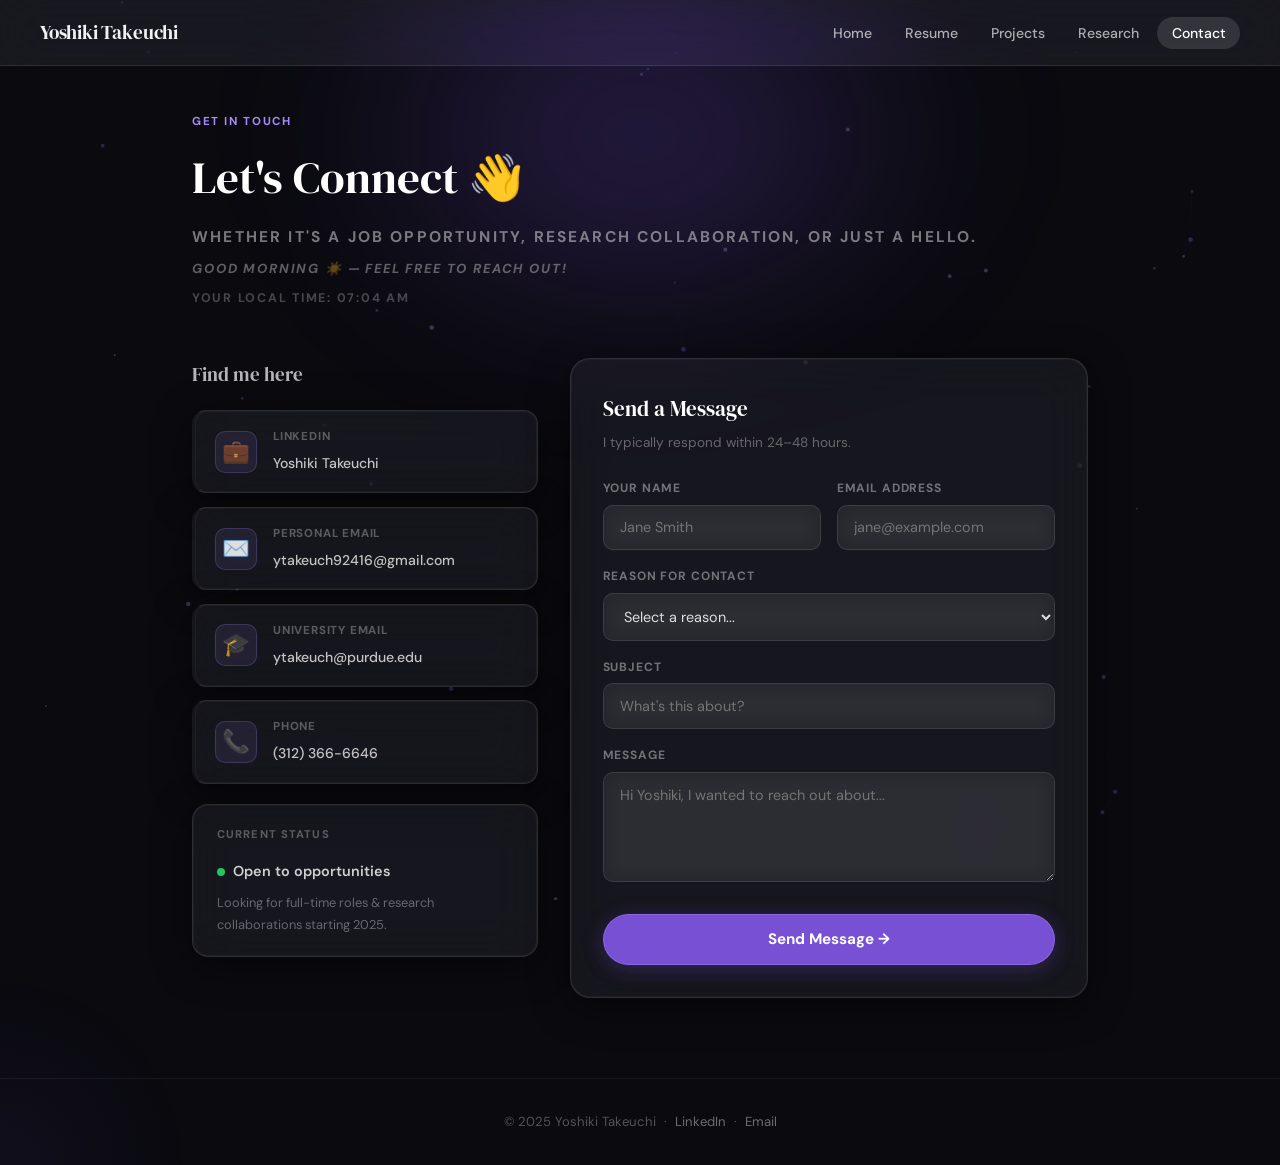
==== contact.html @ 0fae9a76 "first commit" ====
<!DOCTYPE html>
<html lang="en">
<head>
  <meta charset="UTF-8">
  <meta name="viewport" content="width=device-width, initial-scale=1.0">
  <title>Contact — Yoshiki Takeuchi</title>
  <link href="https://fonts.googleapis.com/css2?family=DM+Sans:wght@400;500;600;700&family=DM+Serif+Display:ital@0;1&display=swap" rel="stylesheet">
  <link rel="stylesheet" href="styles.css">
  <style>
    body::before {
      content: '';
      position: fixed;
      top: -15%; left: 20%;
      width: 60%; height: 60%;
      background: radial-gradient(ellipse, rgba(107,70,193,0.3) 0%, transparent 65%);
      filter: blur(60px);
      pointer-events: none; z-index: 0;
    }

    .page-wrapper {
      position: relative; z-index: 1;
      max-width: 960px;
      display: grid;
      grid-template-columns: 1fr 1.5fr;
      gap: 2rem;
      align-items: start;
      padding-top: 7rem;
      padding-bottom: 5rem;
    }

    /* ── Page title above grid ── */
    .contact-header {
      grid-column: 1 / -1;
      margin-bottom: 0.5rem;
    }
    .contact-header p { color: #a78bfa; font-size: 0.72rem; font-weight: 700; letter-spacing: 0.14em; text-transform: uppercase; margin-bottom: 0.5rem; }
    .contact-header h1 { font-family: 'DM Serif Display', serif; font-size: 2.8rem; font-weight: 400; color: #fff; }
    .contact-header .sub { font-size: 0.97rem; color: rgba(255,255,255,0.45); margin-top: 0.5rem; }

    /* ── Left: contact cards ── */
    .contact-left h2 {
      font-family: 'DM Serif Display', serif;
      font-size: 1.2rem;
      font-weight: 400;
      color: rgba(255,255,255,0.7);
      margin-bottom: 1.25rem;
    }

    .contact-card {
      display: flex;
      align-items: center;
      gap: 1rem;
      padding: 1rem 1.25rem;
      border-radius: 14px;
      margin-bottom: 0.85rem;
      text-decoration: none;
      color: inherit;
      border-left: 3px solid transparent;
      transition: all 0.25s ease;
    }
    .contact-card:hover {
      transform: translateX(5px);
      border-left-color: #a78bfa;
    }

    .contact-card .icon {
      font-size: 1.4rem;
      width: 42px; height: 42px;
      display: flex; align-items: center; justify-content: center;
      background: rgba(167,139,250,0.1);
      border: 1px solid rgba(167,139,250,0.2);
      border-radius: 10px;
      flex-shrink: 0;
    }

    .contact-card .card-info strong {
      display: block;
      font-size: 0.72rem;
      font-weight: 700;
      text-transform: uppercase;
      letter-spacing: 0.07em;
      color: rgba(255,255,255,0.3);
      margin-bottom: 0.15rem;
    }
    .contact-card .card-info span {
      font-size: 0.88rem;
      color: rgba(255,255,255,0.75);
      font-weight: 500;
    }

    /* Availability */
    .availability {
      padding: 1.25rem 1.5rem;
      border-radius: 16px;
      margin-top: 1.25rem;
    }
    .availability h3 {
      font-size: 0.7rem;
      font-weight: 700;
      text-transform: uppercase;
      letter-spacing: 0.1em;
      color: rgba(255,255,255,0.3);
      margin-bottom: 0.85rem;
    }
    .status-dot {
      display: inline-block;
      width: 8px; height: 8px;
      border-radius: 50%;
      background: #22c55e;
      margin-right: 0.5rem;
      animation: pulse 2s infinite;
    }
    @keyframes pulse {
      0%, 100% { box-shadow: 0 0 0 0 rgba(34,197,94,0.4); }
      50%       { box-shadow: 0 0 0 6px rgba(34,197,94,0); }
    }
    .status-text { font-size: 0.9rem; font-weight: 600; color: rgba(255,255,255,0.8); }
    .availability p.note { font-size: 0.8rem; color: rgba(255,255,255,0.35); margin-top: 0.5rem; }

    /* Greeting / time */
    #contact-greeting { font-size: 0.82rem; color: rgba(255,255,255,0.35); font-style: italic; margin-top: 0.35rem; }
    #visitor-time { font-size: 0.78rem; color: rgba(255,255,255,0.25); margin-top: 0.15rem; }

    /* ── Right: form ── */
    .contact-right {
      padding: 2rem;
      border-radius: 20px;
    }

    .contact-right h2 {
      font-family: 'DM Serif Display', serif;
      font-size: 1.3rem;
      font-weight: 400;
      color: #fff;
      margin-bottom: 0.3rem;
    }
    .contact-right p.form-sub { font-size: 0.85rem; color: rgba(255,255,255,0.35); margin-bottom: 1.5rem; }

    .form-group { margin-bottom: 1rem; }
    .form-group label {
      display: block; font-size: 0.75rem; font-weight: 700;
      color: rgba(255,255,255,0.4); margin-bottom: 0.4rem;
      text-transform: uppercase; letter-spacing: 0.07em;
    }
    .form-group input,
    .form-group textarea,
    .form-group select {
      width: 100%; padding: 0.8rem 1rem;
      border: 1px solid rgba(255,255,255,0.1);
      border-radius: 10px;
      font-size: 0.9rem;
      font-family: 'DM Sans', sans-serif;
      color: rgba(255,255,255,0.85);
      background: rgba(255,255,255,0.05);
      backdrop-filter: blur(10px);
      transition: border-color 0.25s ease, box-shadow 0.25s ease;
    }
    .form-group input:focus,
    .form-group textarea:focus,
    .form-group select:focus {
      outline: none;
      border-color: rgba(167,139,250,0.5);
      box-shadow: 0 0 0 3px rgba(107,70,193,0.15);
    }
    .form-group select option { background: #1a1a2e; color: #fff; }
    .form-group textarea { resize: vertical; min-height: 110px; }
    .form-row { display: grid; grid-template-columns: 1fr 1fr; gap: 1rem; }

    .submit-btn {
      width: 100%; padding: 0.9rem;
      background: rgba(139,92,246,0.85);
      color: white; font-size: 0.95rem; font-weight: 700;
      font-family: 'DM Sans', sans-serif; border: none;
      border: 1px solid rgba(167,139,250,0.4);
      border-radius: 100px; cursor: pointer;
      transition: all 0.25s ease; margin-top: 0.5rem;
      box-shadow: 0 4px 20px rgba(107,70,193,0.35);
    }
    .submit-btn:hover {
      background: rgba(139,92,246,1);
      transform: translateY(-2px);
      box-shadow: 0 8px 30px rgba(107,70,193,0.5);
    }

    .success-banner {
      display: none;
      background: rgba(34,197,94,0.1);
      border: 1px solid rgba(34,197,94,0.3);
      border-radius: 10px;
      padding: 0.9rem 1.25rem;
      margin-top: 1rem;
      text-align: center;
      color: #4ade80;
      font-weight: 600;
      font-size: 0.9rem;
    }

    /* ── Reveal ── */
    .reveal { opacity: 0; transform: translateY(24px); transition: opacity 0.6s ease, transform 0.6s ease; }
    .reveal.visible { opacity: 1; transform: translateY(0); }
    .reveal-delay-1 { transition-delay: 0.1s; }
    .reveal-delay-2 { transition-delay: 0.2s; }
    .reveal-delay-3 { transition-delay: 0.3s; }

    /* ── Responsive ── */
    @media (max-width: 800px) {
      .page-wrapper { grid-template-columns: 1fr; padding-top: 6rem; }
      .contact-header h1 { font-size: 2.2rem; }
    }
    @media (max-width: 600px) {
      .form-row { grid-template-columns: 1fr; }
      .contact-right { padding: 1.5rem; }
    }
  </style>
</head>
<body>

  <header class="navbar">
    <div class="logo">Yoshiki Takeuchi</div>
    <button class="nav-toggle" id="nav-toggle" aria-label="Toggle menu">
      <span></span><span></span><span></span>
    </button>
    <nav id="main-nav">
      <ul>
        <li><a href="index.html" class="nav-link">Home</a></li>
        <li><a href="resume.html" class="nav-link">Resume</a></li>
        <li><a href="projects.html" class="nav-link">Projects</a></li>
        <li><a href="research.html" class="nav-link">Research</a></li>
        <li><a href="contact.html" class="nav-link active">Contact</a></li>
      </ul>
    </nav>
  </header>

  <div class="page-wrapper">

    <!-- Page title -->
    <div class="contact-header reveal">
      <p>Get In Touch</p>
      <h1>Let's Connect 👋</h1>
      <p class="sub">Whether it's a job opportunity, research collaboration, or just a hello.</p>
      <p id="contact-greeting"></p>
      <p id="visitor-time"></p>
    </div>

    <!-- Left -->
    <div class="contact-left">
      <h2>Find me here</h2>

      <a href="https://www.linkedin.com/in/yoshiki-takeuchi-6a8500245" target="_blank" class="contact-card glass-card reveal">
        <div class="icon">💼</div>
        <div class="card-info"><strong>LinkedIn</strong><span>Yoshiki Takeuchi</span></div>
      </a>

      <a href="mailto:ytakeuch92416@gmail.com" class="contact-card glass-card reveal reveal-delay-1">
        <div class="icon">✉️</div>
        <div class="card-info"><strong>Personal Email</strong><span>ytakeuch92416@gmail.com</span></div>
      </a>

      <a href="mailto:ytakeuch@purdue.edu" class="contact-card glass-card reveal reveal-delay-2">
        <div class="icon">🎓</div>
        <div class="card-info"><strong>University Email</strong><span>ytakeuch@purdue.edu</span></div>
      </a>

      <a href="tel:3123666646" class="contact-card glass-card reveal reveal-delay-3">
        <div class="icon">📞</div>
        <div class="card-info"><strong>Phone</strong><span>(312) 366-6646</span></div>
      </a>

      <div class="availability glass-card reveal">
        <h3>Current Status</h3>
        <div><span class="status-dot"></span><span class="status-text">Open to opportunities</span></div>
        <p class="note">Looking for full-time roles & research collaborations starting 2025.</p>
      </div>
    </div>

    <!-- Right: form -->
    <div class="contact-right glass-card reveal">
      <h2>Send a Message</h2>
      <p class="form-sub">I typically respond within 24–48 hours.</p>

      <form id="contact-form" action="https://formspree.io/f/myknqdwn" method="POST">
        <div class="form-row">
          <div class="form-group">
            <label for="name">Your Name</label>
            <input type="text" id="name" name="name" placeholder="Jane Smith" required>
          </div>
          <div class="form-group">
            <label for="email">Email Address</label>
            <input type="email" id="email" name="email" placeholder="jane@example.com" required>
          </div>
        </div>
        <div class="form-group">
          <label for="reason">Reason for Contact</label>
          <select id="reason" name="reason">
            <option value="">Select a reason...</option>
            <option value="job">Job Opportunity</option>
            <option value="internship">Internship</option>
            <option value="research">Research Collaboration</option>
            <option value="project">Project Inquiry</option>
            <option value="other">Just Saying Hi</option>
          </select>
        </div>
        <div class="form-group">
          <label for="subject">Subject</label>
          <input type="text" id="subject" name="subject" placeholder="What's this about?">
        </div>
        <div class="form-group">
          <label for="message">Message</label>
          <textarea id="message" name="message" placeholder="Hi Yoshiki, I wanted to reach out about..." required></textarea>
        </div>
        <button type="submit" class="submit-btn">Send Message →</button>
        <div class="success-banner" id="success-banner">✅ Message received! I'll get back to you soon.</div>
      </form>
    </div>

  </div>

  <footer class="site-footer">
    © 2025 Yoshiki Takeuchi &nbsp;·&nbsp;
    <a href="https://www.linkedin.com/in/yoshiki-takeuchi-6a8500245" target="_blank">LinkedIn</a> &nbsp;·&nbsp;
    <a href="mailto:ytakeuch92416@gmail.com">Email</a>
  </footer>

  <script src="assets/js/main.js"></script>
</body>
</html>
---- styles.css ----
/* ============================================================
   GLOBAL RESET
   ============================================================ */
   * { margin: 0; padding: 0; box-sizing: border-box; }
   html { scroll-behavior: smooth; }
   
   body {
     font-family: 'DM Sans', sans-serif;
     background: #0a0a0f;
     color: rgba(255,255,255,0.85);
     font-size: 1rem;
     line-height: 1.7;
     overflow-x: hidden;
   }
   
   /* ============================================================
      NAVBAR — glass
      ============================================================ */
   .navbar {
     position: fixed;
     top: 0; left: 0; right: 0;
     z-index: 200;
     display: flex;
     justify-content: space-between;
     align-items: center;
     padding: 1rem 2.5rem;
     background: rgba(255,255,255,0.06);
     backdrop-filter: blur(24px) saturate(180%);
     -webkit-backdrop-filter: blur(24px) saturate(180%);
     border-bottom: 1px solid rgba(255,255,255,0.1);
     transition: transform 0.3s ease;
   }
   
   .logo {
     font-family: 'DM Serif Display', serif;
     font-size: 1.2rem;
     color: rgba(255,255,255,0.95);
     letter-spacing: -0.01em;
   }
   
   .navbar ul {
     list-style: none;
     display: flex;
     gap: 0.25rem;
     margin: 0; padding: 0;
   }
   
   .navbar a {
     text-decoration: none;
     color: rgba(255,255,255,0.65);
     font-size: 0.88rem;
     font-weight: 500;
     padding: 0.45rem 0.9rem;
     border-radius: 100px;
     transition: all 0.2s ease;
     position: relative;
   }
   
   .navbar a:hover,
   .navbar a.active {
     color: #fff;
     background: rgba(255,255,255,0.12);
   }
   
   /* Hamburger */
   .nav-toggle {
     display: none;
     flex-direction: column;
     gap: 5px;
     cursor: pointer;
     background: none;
     border: none;
     padding: 4px;
   }
   .nav-toggle span {
     display: block; width: 22px; height: 2px;
     background: rgba(255,255,255,0.8);
     border-radius: 2px; transition: all 0.3s ease;
   }
   
   /* ============================================================
      SHARED PAGE WRAPPER
      ============================================================ */
   .page-wrapper {
     max-width: 1100px;
     margin: 0 auto;
     padding: 7rem 2rem 5rem;
   }
   
   /* ============================================================
      SHARED PAGE HEADER BANNER
      ============================================================ */
   .page-banner {
     position: relative;
     overflow: hidden;
     padding: 7rem 2rem 4rem;
     text-align: center;
   }
   
   .page-banner::before {
     content: '';
     position: absolute;
     top: -100px; left: 50%;
     transform: translateX(-50%);
     width: 600px; height: 400px;
     background: radial-gradient(ellipse, rgba(107,70,193,0.35) 0%, transparent 65%);
     filter: blur(40px);
     pointer-events: none;
   }
   
   .page-banner-label {
     font-size: 0.72rem;
     font-weight: 700;
     letter-spacing: 0.14em;
     text-transform: uppercase;
     color: #a78bfa;
     margin-bottom: 0.75rem;
   }
   
   .page-banner h1 {
     font-family: 'DM Serif Display', serif;
     font-size: clamp(2.4rem, 5vw, 3.6rem);
     font-weight: 400;
     color: #fff;
     line-height: 1.1;
     margin-bottom: 0.75rem;
   }
   
   .page-banner p {
     font-size: 1rem;
     color: rgba(255,255,255,0.5);
     max-width: 500px;
     margin: 0 auto;
   }
   
   /* ============================================================
      GLASS CARD — reusable
      ============================================================ */
   .glass-card {
     background: rgba(255,255,255,0.05);
     backdrop-filter: blur(24px) saturate(160%);
     -webkit-backdrop-filter: blur(24px) saturate(160%);
     border: 1px solid rgba(255,255,255,0.1);
     border-radius: 20px;
     box-shadow: 0 8px 40px rgba(0,0,0,0.4), 0 0 0 1px rgba(255,255,255,0.04) inset;
     transition: transform 0.3s ease, box-shadow 0.3s ease, border-color 0.3s ease;
   }
   
   .glass-card:hover {
     transform: translateY(-4px);
     box-shadow: 0 16px 60px rgba(0,0,0,0.5), 0 0 30px rgba(107,70,193,0.15);
     border-color: rgba(255,255,255,0.18);
   }
   
   /* ============================================================
      GLASS BUTTON
      ============================================================ */
   .btn-glass-primary {
     background: rgba(139,92,246,0.85);
     backdrop-filter: blur(10px);
     color: #fff;
     padding: 0.75rem 1.75rem;
     border-radius: 100px;
     font-weight: 600;
     font-size: 0.88rem;
     text-decoration: none;
     border: 1px solid rgba(167,139,250,0.5);
     box-shadow: 0 4px 20px rgba(107,70,193,0.4);
     transition: all 0.25s ease;
     display: inline-flex;
     align-items: center;
     gap: 0.4rem;
   }
   .btn-glass-primary:hover {
     background: rgba(139,92,246,1);
     transform: translateY(-2px);
     box-shadow: 0 8px 30px rgba(107,70,193,0.6);
   }
   
   .btn-glass-outline {
     background: rgba(255,255,255,0.07);
     backdrop-filter: blur(10px);
     color: rgba(255,255,255,0.85);
     padding: 0.75rem 1.75rem;
     border-radius: 100px;
     font-weight: 600;
     font-size: 0.88rem;
     text-decoration: none;
     border: 1px solid rgba(255,255,255,0.18);
     transition: all 0.25s ease;
     display: inline-flex;
     align-items: center;
     gap: 0.4rem;
   }
   .btn-glass-outline:hover {
     background: rgba(255,255,255,0.12);
     transform: translateY(-2px);
     border-color: rgba(255,255,255,0.3);
   }
   
   /* ============================================================
      GRADIENT TEXT
      ============================================================ */
   .gradient-text {
     background: linear-gradient(135deg, #c4b5fd, #818cf8, #a78bfa);
     -webkit-background-clip: text;
     -webkit-text-fill-color: transparent;
     background-clip: text;
   }
   
   .gradient-text-alt {
     background: linear-gradient(135deg, #818cf8, #c4b5fd);
     -webkit-background-clip: text;
     -webkit-text-fill-color: transparent;
     background-clip: text;
   }
   
   /* ============================================================
      TAGS
      ============================================================ */
   .tags {
     display: flex;
     flex-wrap: wrap;
     gap: 0.45rem;
     margin-bottom: 1.25rem;
   }
   .tags span {
     background: rgba(255,255,255,0.07);
     border: 1px solid rgba(255,255,255,0.14);
     color: rgba(255,255,255,0.7);
     font-size: 0.65rem;
     font-weight: 700;
     letter-spacing: 0.1em;
     padding: 0.3rem 0.8rem;
     border-radius: 100px;
     text-transform: uppercase;
     transition: all 0.2s ease;
   }
   .tags span:hover {
     background: rgba(107,70,193,0.4);
     color: #fff;
     border-color: rgba(107,70,193,0.6);
   }
   
   /* ============================================================
      ANIMATIONS
      ============================================================ */
   .reveal {
     opacity: 0;
     transform: translateY(24px);
     transition: opacity 0.6s ease, transform 0.6s ease;
   }
   .reveal.visible { opacity: 1; transform: translateY(0); }
   
   .reveal-stagger > * {
     opacity: 0;
     transform: translateY(20px);
     transition: opacity 0.5s ease, transform 0.5s ease;
   }
   .reveal-stagger.visible > *:nth-child(1) { opacity:1; transform:translateY(0); transition-delay:0s; }
   .reveal-stagger.visible > *:nth-child(2) { opacity:1; transform:translateY(0); transition-delay:0.12s; }
   .reveal-stagger.visible > *:nth-child(3) { opacity:1; transform:translateY(0); transition-delay:0.24s; }
   
   .typed-word {
     border-right: 2px solid #a78bfa;
     padding-right: 3px;
     animation: blink 0.75s step-end infinite;
     font-style: italic;
   }
   @keyframes blink { 50% { border-color: transparent; } }
   
   @keyframes fadeInUp {
     from { opacity: 0; transform: translateY(20px); }
     to   { opacity: 1; transform: translateY(0); }
   }
   
   @keyframes morphBlob {
     0%, 100% { border-radius: 40% 60% 55% 45% / 45% 40% 60% 55%; }
     33%       { border-radius: 58% 42% 40% 60% / 60% 55% 45% 40%; }
     66%       { border-radius: 45% 55% 60% 40% / 40% 60% 45% 55%; }
   }
   
   /* ============================================================
      FOOTER
      ============================================================ */
   .site-footer {
     text-align: center;
     padding: 2rem;
     border-top: 1px solid rgba(255,255,255,0.06);
     color: rgba(255,255,255,0.3);
     font-size: 0.82rem;
   }
   .site-footer a {
     color: rgba(255,255,255,0.4);
     text-decoration: none;
     transition: color 0.2s ease;
   }
   .site-footer a:hover { color: #a78bfa; }
   
   /* ============================================================
      RESPONSIVE
      ============================================================ */
   @media (max-width: 900px) {
     .navbar { padding: 1rem 1.5rem; }
     .page-wrapper { padding: 6rem 1.5rem 4rem; }
   }
   
   @media (max-width: 600px) {
     .navbar { padding: 0.85rem 1.25rem; }
     .nav-toggle { display: flex; }
     .navbar nav {
       display: none;
       position: absolute;
       top: 60px; left: 0; right: 0;
       background: rgba(10,10,15,0.96);
       backdrop-filter: blur(20px);
       padding: 1rem 0;
       border-bottom: 1px solid rgba(255,255,255,0.08);
       z-index: 99;
     }
     .navbar nav.open { display: block; }
     .navbar ul { flex-direction: column; gap: 0; align-items: center; }
     .navbar ul li { width: 100%; text-align: center; }
     .navbar a { display: block; padding: 0.85rem 1rem; border-radius: 0; }
     .page-wrapper { padding: 5rem 1rem 3rem; }
     .page-banner { padding: 5.5rem 1.25rem 3rem; }
     .page-banner h1 { font-size: 2.2rem; }
   }
   
   @media (max-height: 500px) and (orientation: landscape) {
     .page-wrapper { padding: 4.5rem 2rem 2rem; }
   }
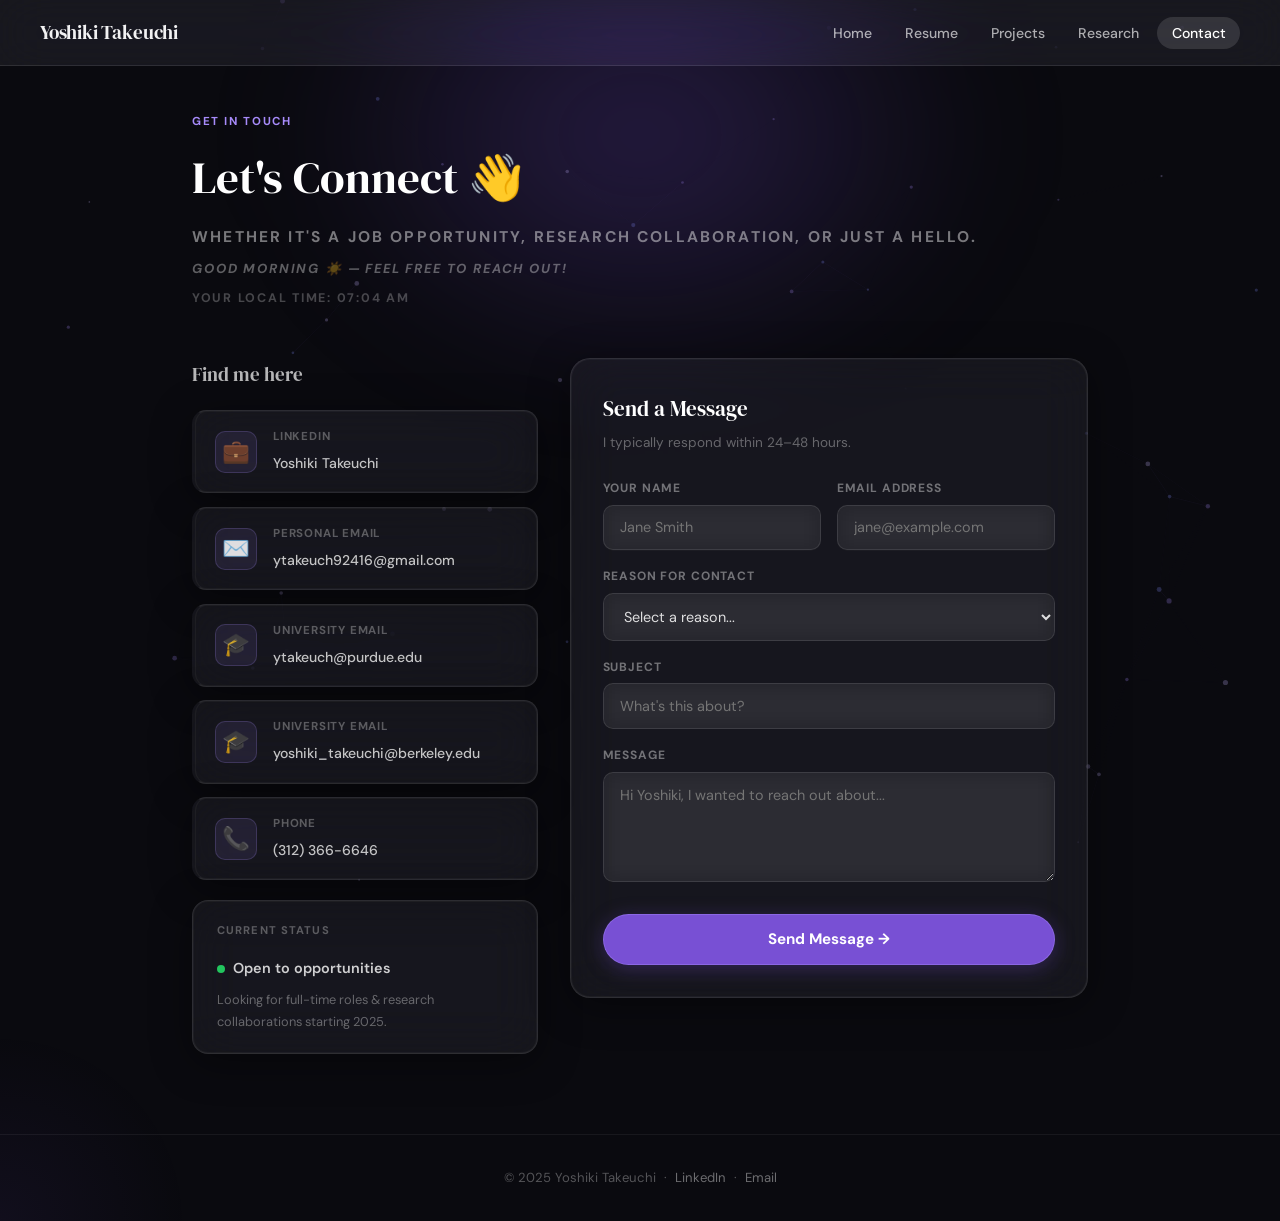
==== commit 4e27d0c7: "0401 edit" ====
--- a/contact.html
+++ b/contact.html
@@ -261,7 +261,12 @@
         <div class="card-info"><strong>University Email</strong><span>ytakeuch@purdue.edu</span></div>
       </a>
 
-      <a href="tel:3123666646" class="contact-card glass-card reveal reveal-delay-3">
+      <a href="mailto:yoshiki_takeuchi@berkeley.edu" class="contact-card glass-card reveal reveal-delay-3">
+        <div class="icon">🎓</div>
+        <div class="card-info"><strong>University Email</strong><span>yoshiki_takeuchi@berkeley.edu</span></div>
+      </a>
+
+      <a href="tel:3123666646" class="contact-card glass-card reveal reveal-delay-4">
         <div class="icon">📞</div>
         <div class="card-info"><strong>Phone</strong><span>(312) 366-6646</span></div>
       </a>
